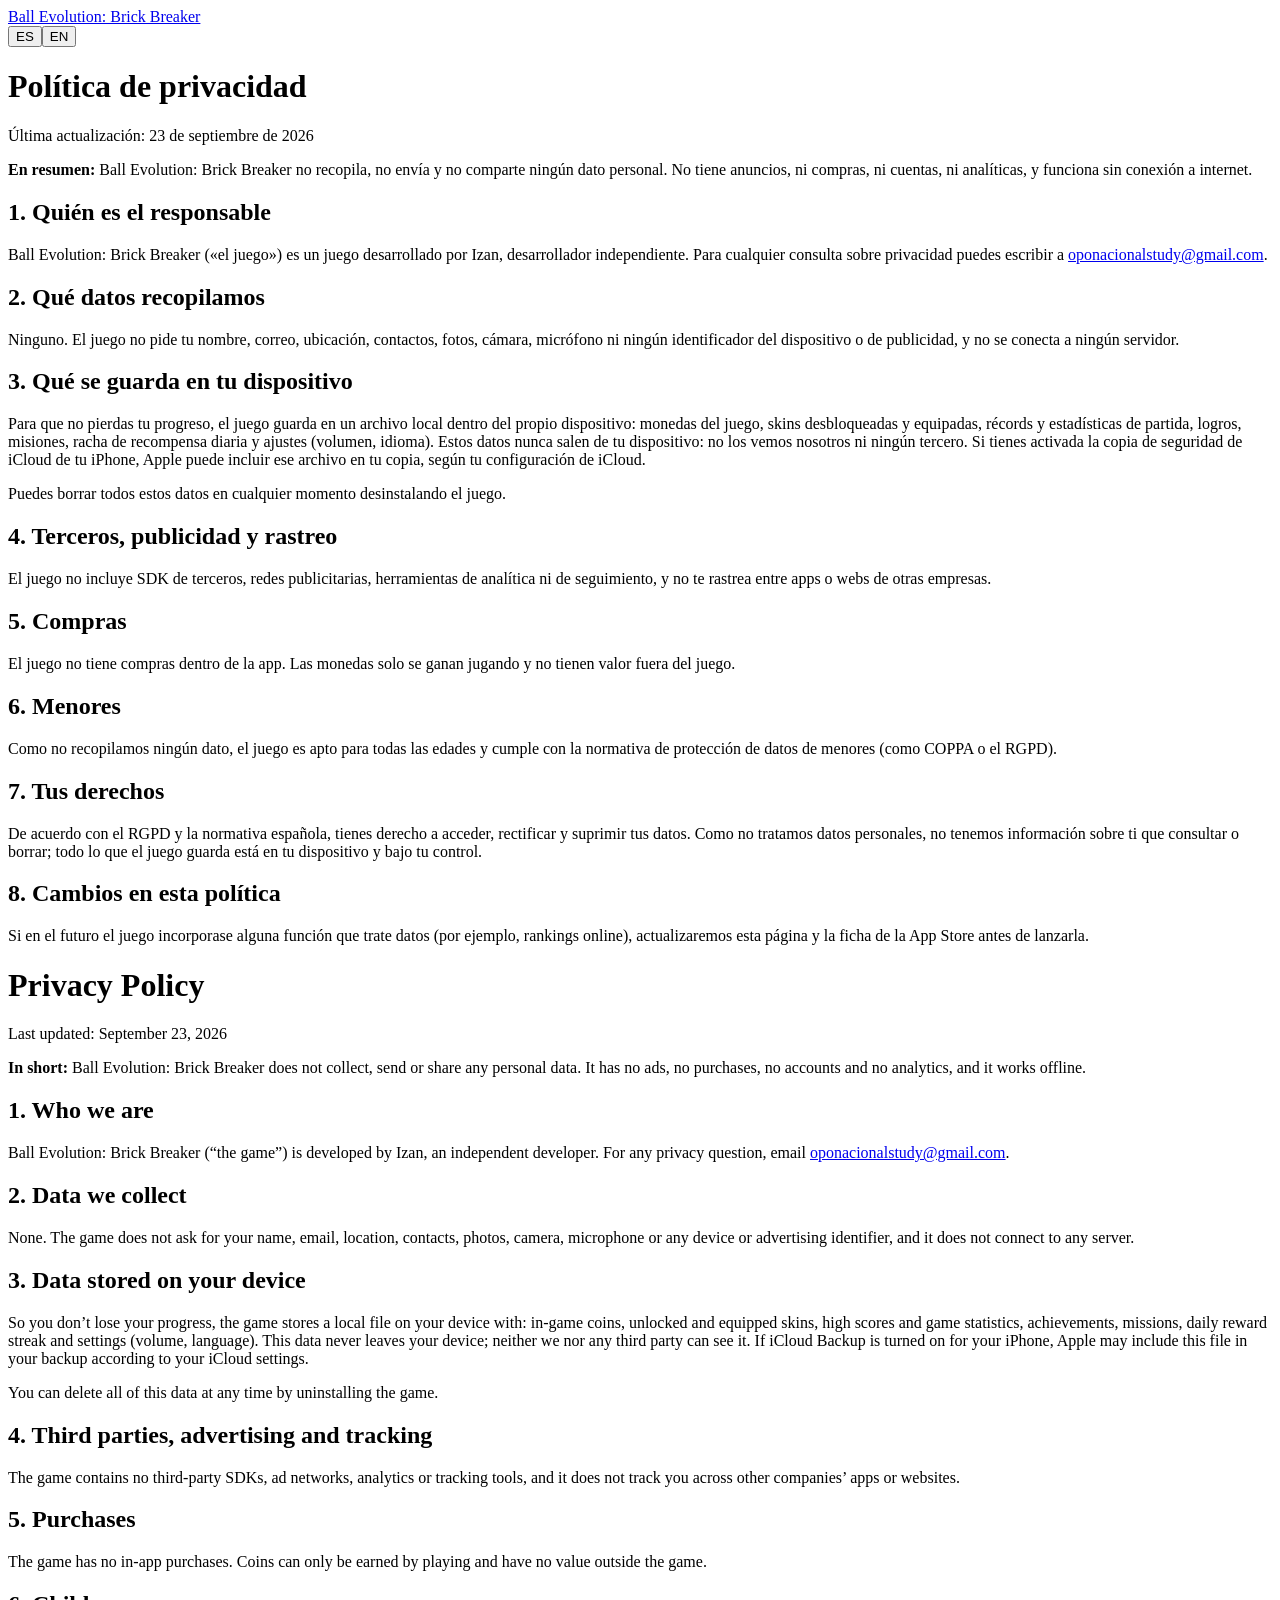
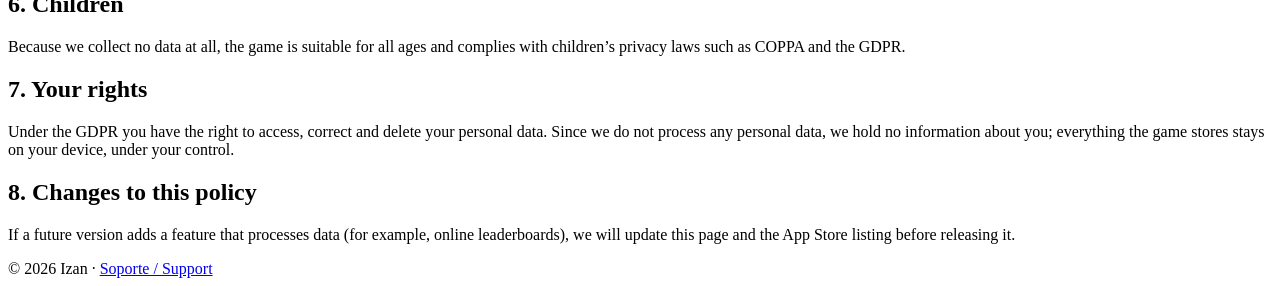
==== privacy.html @ 3aa8fe02 "Add files via upload" ====
<!doctype html>
<html lang="es"><head><meta charset="utf-8"><meta name="viewport" content="width=device-width,initial-scale=1">
<title>Privacidad · Ball Evolution</title>
<link rel="icon" href="assets/icon.png"><link rel="stylesheet" href="assets/style.css"><script src="assets/lang.js"></script></head>
<body><div class="wrap">
<header class="top"><img src="assets/icon.png" alt=""><a href="./">Ball Evolution: Brick Breaker</a>
<div class="lang"><button data-set="es">ES</button><button data-set="en">EN</button></div></header>

<div data-l="es">
<h1>Política de privacidad</h1>
<p class="muted">Última actualización: 23 de septiembre de 2026</p>
<div class="card"><strong>En resumen:</strong> Ball Evolution: Brick Breaker no recopila, no envía y no comparte ningún dato personal. No tiene anuncios, ni compras, ni cuentas, ni analíticas, y funciona sin conexión a internet.</div>
<h2>1. Quién es el responsable</h2>
<p>Ball Evolution: Brick Breaker («el juego») es un juego desarrollado por Izan, desarrollador independiente. Para cualquier consulta sobre privacidad puedes escribir a <a href="mailto:oponacionalstudy@gmail.com">oponacionalstudy@gmail.com</a>.</p>
<h2>2. Qué datos recopilamos</h2>
<p>Ninguno. El juego no pide tu nombre, correo, ubicación, contactos, fotos, cámara, micrófono ni ningún identificador del dispositivo o de publicidad, y no se conecta a ningún servidor.</p>
<h2>3. Qué se guarda en tu dispositivo</h2>
<p>Para que no pierdas tu progreso, el juego guarda en un archivo local dentro del propio dispositivo: monedas del juego, skins desbloqueadas y equipadas, récords y estadísticas de partida, logros, misiones, racha de recompensa diaria y ajustes (volumen, idioma). Estos datos nunca salen de tu dispositivo: no los vemos nosotros ni ningún tercero. Si tienes activada la copia de seguridad de iCloud de tu iPhone, Apple puede incluir ese archivo en tu copia, según tu configuración de iCloud.</p>
<p>Puedes borrar todos estos datos en cualquier momento desinstalando el juego.</p>
<h2>4. Terceros, publicidad y rastreo</h2>
<p>El juego no incluye SDK de terceros, redes publicitarias, herramientas de analítica ni de seguimiento, y no te rastrea entre apps o webs de otras empresas.</p>
<h2>5. Compras</h2>
<p>El juego no tiene compras dentro de la app. Las monedas solo se ganan jugando y no tienen valor fuera del juego.</p>
<h2>6. Menores</h2>
<p>Como no recopilamos ningún dato, el juego es apto para todas las edades y cumple con la normativa de protección de datos de menores (como COPPA o el RGPD).</p>
<h2>7. Tus derechos</h2>
<p>De acuerdo con el RGPD y la normativa española, tienes derecho a acceder, rectificar y suprimir tus datos. Como no tratamos datos personales, no tenemos información sobre ti que consultar o borrar; todo lo que el juego guarda está en tu dispositivo y bajo tu control.</p>
<h2>8. Cambios en esta política</h2>
<p>Si en el futuro el juego incorporase alguna función que trate datos (por ejemplo, rankings online), actualizaremos esta página y la ficha de la App Store antes de lanzarla.</p>
</div>

<div data-l="en">
<h1>Privacy Policy</h1>
<p class="muted">Last updated: September 23, 2026</p>
<div class="card"><strong>In short:</strong> Ball Evolution: Brick Breaker does not collect, send or share any personal data. It has no ads, no purchases, no accounts and no analytics, and it works offline.</div>
<h2>1. Who we are</h2>
<p>Ball Evolution: Brick Breaker (“the game”) is developed by Izan, an independent developer. For any privacy question, email <a href="mailto:oponacionalstudy@gmail.com">oponacionalstudy@gmail.com</a>.</p>
<h2>2. Data we collect</h2>
<p>None. The game does not ask for your name, email, location, contacts, photos, camera, microphone or any device or advertising identifier, and it does not connect to any server.</p>
<h2>3. Data stored on your device</h2>
<p>So you don’t lose your progress, the game stores a local file on your device with: in-game coins, unlocked and equipped skins, high scores and game statistics, achievements, missions, daily reward streak and settings (volume, language). This data never leaves your device; neither we nor any third party can see it. If iCloud Backup is turned on for your iPhone, Apple may include this file in your backup according to your iCloud settings.</p>
<p>You can delete all of this data at any time by uninstalling the game.</p>
<h2>4. Third parties, advertising and tracking</h2>
<p>The game contains no third-party SDKs, ad networks, analytics or tracking tools, and it does not track you across other companies’ apps or websites.</p>
<h2>5. Purchases</h2>
<p>The game has no in-app purchases. Coins can only be earned by playing and have no value outside the game.</p>
<h2>6. Children</h2>
<p>Because we collect no data at all, the game is suitable for all ages and complies with children’s privacy laws such as COPPA and the GDPR.</p>
<h2>7. Your rights</h2>
<p>Under the GDPR you have the right to access, correct and delete your personal data. Since we do not process any personal data, we hold no information about you; everything the game stores stays on your device, under your control.</p>
<h2>8. Changes to this policy</h2>
<p>If a future version adds a feature that processes data (for example, online leaderboards), we will update this page and the App Store listing before releasing it.</p>
</div>
<footer>© 2026 Izan · <a href="support.html">Soporte / Support</a></footer>
</div></body></html>
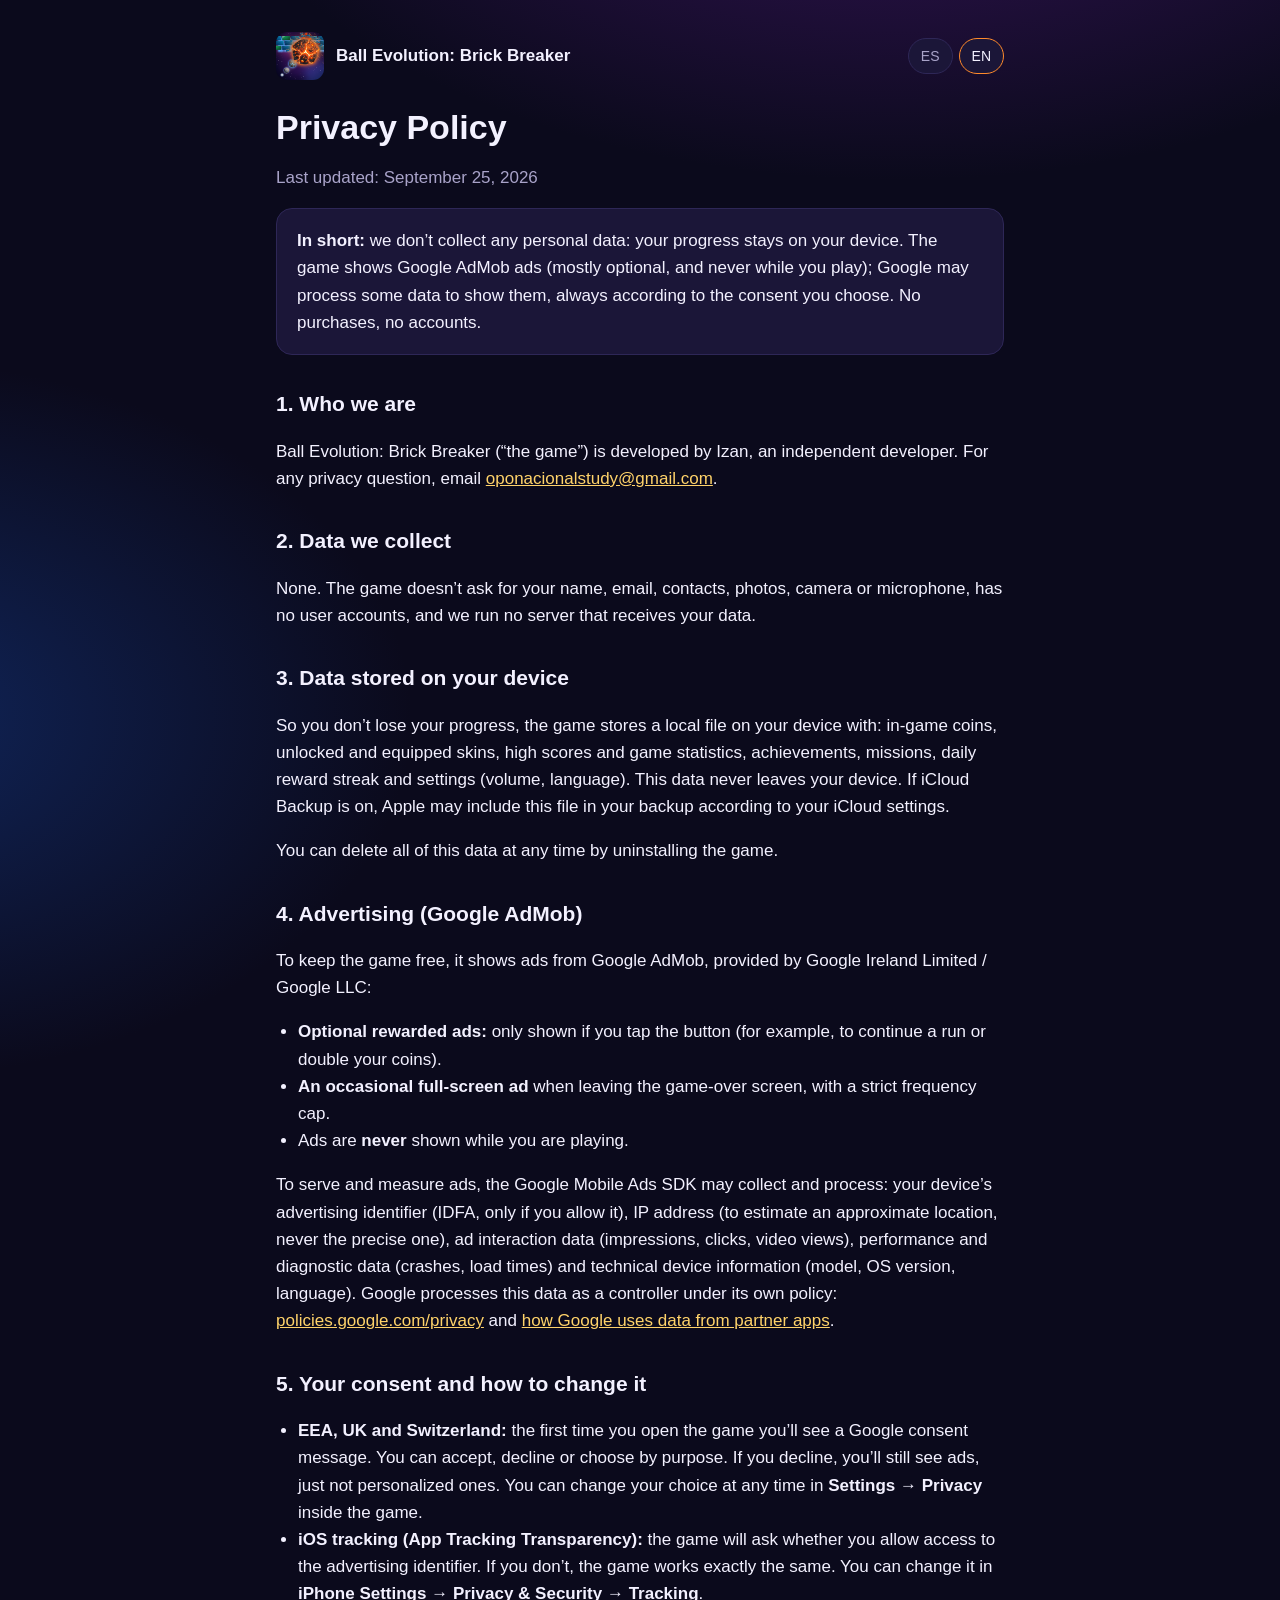
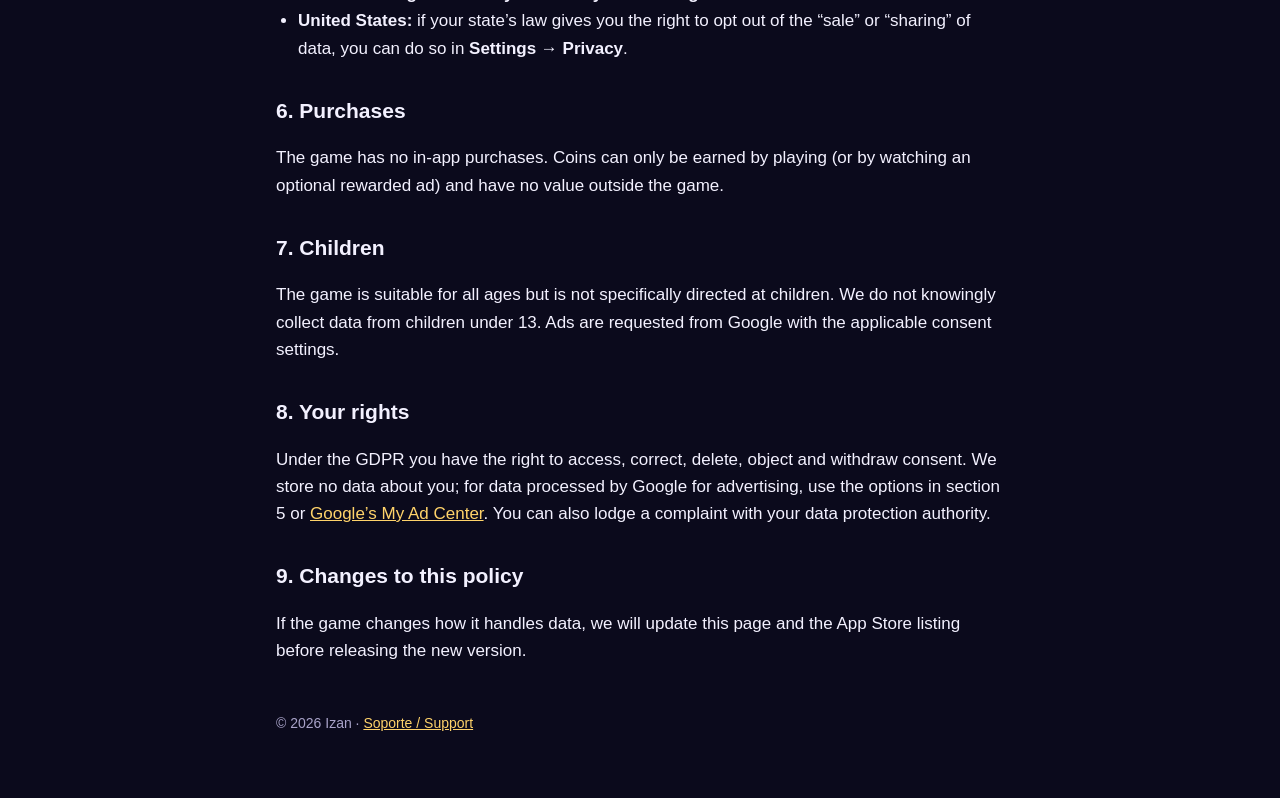
==== commit 0c31a099: "Add files via upload" ====
--- a/privacy.html
+++ b/privacy.html
@@ -8,48 +8,72 @@
 
 <div data-l="es">
 <h1>Política de privacidad</h1>
-<p class="muted">Última actualización: 23 de septiembre de 2026</p>
-<div class="card"><strong>En resumen:</strong> Ball Evolution: Brick Breaker no recopila, no envía y no comparte ningún dato personal. No tiene anuncios, ni compras, ni cuentas, ni analíticas, y funciona sin conexión a internet.</div>
+<p class="muted">Última actualización: 25 de septiembre de 2026</p>
+<div class="card"><strong>En resumen:</strong> nosotros no recopilamos ningún dato personal: tu progreso se guarda solo en tu dispositivo. El juego muestra anuncios de Google AdMob (casi todos opcionales, y nunca mientras juegas); Google puede tratar algunos datos para mostrarlos, siempre según el consentimiento que tú elijas. No hay compras ni cuentas.</div>
 <h2>1. Quién es el responsable</h2>
 <p>Ball Evolution: Brick Breaker («el juego») es un juego desarrollado por Izan, desarrollador independiente. Para cualquier consulta sobre privacidad puedes escribir a <a href="mailto:oponacionalstudy@gmail.com">oponacionalstudy@gmail.com</a>.</p>
-<h2>2. Qué datos recopilamos</h2>
-<p>Ninguno. El juego no pide tu nombre, correo, ubicación, contactos, fotos, cámara, micrófono ni ningún identificador del dispositivo o de publicidad, y no se conecta a ningún servidor.</p>
+<h2>2. Qué datos recopilamos nosotros</h2>
+<p>Ninguno. El juego no te pide nombre, correo, contactos, fotos, cámara ni micrófono, no tiene cuentas de usuario y nosotros no tenemos ningún servidor que reciba datos tuyos.</p>
 <h2>3. Qué se guarda en tu dispositivo</h2>
-<p>Para que no pierdas tu progreso, el juego guarda en un archivo local dentro del propio dispositivo: monedas del juego, skins desbloqueadas y equipadas, récords y estadísticas de partida, logros, misiones, racha de recompensa diaria y ajustes (volumen, idioma). Estos datos nunca salen de tu dispositivo: no los vemos nosotros ni ningún tercero. Si tienes activada la copia de seguridad de iCloud de tu iPhone, Apple puede incluir ese archivo en tu copia, según tu configuración de iCloud.</p>
+<p>Para que no pierdas tu progreso, el juego guarda en un archivo local dentro del propio dispositivo: monedas del juego, skins desbloqueadas y equipadas, récords y estadísticas de partida, logros, misiones, racha de recompensa diaria y ajustes (volumen, idioma). Estos datos nunca salen de tu dispositivo. Si tienes activada la copia de seguridad de iCloud, Apple puede incluir ese archivo en tu copia, según tu configuración de iCloud.</p>
 <p>Puedes borrar todos estos datos en cualquier momento desinstalando el juego.</p>
-<h2>4. Terceros, publicidad y rastreo</h2>
-<p>El juego no incluye SDK de terceros, redes publicitarias, herramientas de analítica ni de seguimiento, y no te rastrea entre apps o webs de otras empresas.</p>
-<h2>5. Compras</h2>
-<p>El juego no tiene compras dentro de la app. Las monedas solo se ganan jugando y no tienen valor fuera del juego.</p>
-<h2>6. Menores</h2>
-<p>Como no recopilamos ningún dato, el juego es apto para todas las edades y cumple con la normativa de protección de datos de menores (como COPPA o el RGPD).</p>
-<h2>7. Tus derechos</h2>
-<p>De acuerdo con el RGPD y la normativa española, tienes derecho a acceder, rectificar y suprimir tus datos. Como no tratamos datos personales, no tenemos información sobre ti que consultar o borrar; todo lo que el juego guarda está en tu dispositivo y bajo tu control.</p>
-<h2>8. Cambios en esta política</h2>
-<p>Si en el futuro el juego incorporase alguna función que trate datos (por ejemplo, rankings online), actualizaremos esta página y la ficha de la App Store antes de lanzarla.</p>
+<h2>4. Publicidad (Google AdMob)</h2>
+<p>Para que el juego pueda ser gratis, muestra anuncios del servicio Google AdMob, de Google Ireland Limited / Google LLC:</p>
+<ul>
+<li><strong>Anuncios con recompensa opcionales:</strong> solo se ven si tú pulsas el botón (por ejemplo, para continuar una partida o doblar monedas).</li>
+<li><strong>Un anuncio ocasional a pantalla completa</strong> al salir de la pantalla de fin de partida, con un límite estricto de frecuencia.</li>
+<li><strong>Nunca</strong> se muestra un anuncio mientras estás jugando.</li>
+</ul>
+<p>Para mostrar anuncios y medir su funcionamiento, el SDK de Google Mobile Ads puede recoger y tratar: el identificador de publicidad del dispositivo (IDFA, solo si lo permites), la dirección IP (para estimar una ubicación aproximada, nunca la exacta), datos de interacción con los anuncios (impresiones, clics, vídeos vistos), datos de rendimiento y diagnóstico (fallos, tiempos de carga) e información técnica del dispositivo (modelo, versión del sistema, idioma). Google trata estos datos como responsable según su propia política: <a href="https://policies.google.com/privacy">policies.google.com/privacy</a> y <a href="https://policies.google.com/technologies/partner-sites">cómo usa Google los datos en apps de sus partners</a>.</p>
+<h2>5. Tu consentimiento y cómo cambiarlo</h2>
+<ul>
+<li><strong>Espacio Económico Europeo, Reino Unido y Suiza:</strong> la primera vez que abres el juego verás un aviso de consentimiento de Google. Puedes aceptar, rechazar o elegir por finalidades. Si rechazas, seguirás viendo anuncios, pero no personalizados. Puedes cambiar tu elección cuando quieras en <strong>Opciones → Privacidad</strong> dentro del juego.</li>
+<li><strong>Rastreo en iOS (App Tracking Transparency):</strong> el juego te preguntará si permites el acceso al identificador de publicidad. Si no lo permites, el juego funciona exactamente igual. Puedes cambiarlo en <strong>Ajustes del iPhone → Privacidad y seguridad → Rastreo</strong>.</li>
+<li><strong>Estados Unidos:</strong> si la ley de tu estado te da derecho a no permitir la «venta» o «compartición» de datos, puedes ejercerlo en <strong>Opciones → Privacidad</strong>.</li>
+</ul>
+<h2>6. Compras</h2>
+<p>El juego no tiene compras dentro de la app. Las monedas solo se ganan jugando (o viendo un anuncio con recompensa opcional) y no tienen valor fuera del juego.</p>
+<h2>7. Menores</h2>
+<p>El juego es apto para todas las edades, pero no está dirigido específicamente a niños. No recopilamos a sabiendas datos de menores de 13 años. Los anuncios se solicitan a Google con los ajustes de consentimiento aplicables.</p>
+<h2>8. Tus derechos</h2>
+<p>De acuerdo con el RGPD y la normativa española, tienes derecho a acceder, rectificar, suprimir, oponerte y retirar tu consentimiento. Nosotros no guardamos datos tuyos; para los datos que trata Google con fines publicitarios puedes usar las opciones de la sección 5 o los controles de <a href="https://myadcenter.google.com/">Mi Centro de Anuncios de Google</a>. También puedes reclamar ante la Agencia Española de Protección de Datos (<a href="https://www.aepd.es">aepd.es</a>).</p>
+<h2>9. Cambios en esta política</h2>
+<p>Si el juego cambia la forma de tratar datos, actualizaremos esta página y la ficha de la App Store antes de publicar la nueva versión.</p>
 </div>
 
 <div data-l="en">
 <h1>Privacy Policy</h1>
-<p class="muted">Last updated: September 23, 2026</p>
-<div class="card"><strong>In short:</strong> Ball Evolution: Brick Breaker does not collect, send or share any personal data. It has no ads, no purchases, no accounts and no analytics, and it works offline.</div>
+<p class="muted">Last updated: September 25, 2026</p>
+<div class="card"><strong>In short:</strong> we don’t collect any personal data: your progress stays on your device. The game shows Google AdMob ads (mostly optional, and never while you play); Google may process some data to show them, always according to the consent you choose. No purchases, no accounts.</div>
 <h2>1. Who we are</h2>
 <p>Ball Evolution: Brick Breaker (“the game”) is developed by Izan, an independent developer. For any privacy question, email <a href="mailto:oponacionalstudy@gmail.com">oponacionalstudy@gmail.com</a>.</p>
 <h2>2. Data we collect</h2>
-<p>None. The game does not ask for your name, email, location, contacts, photos, camera, microphone or any device or advertising identifier, and it does not connect to any server.</p>
+<p>None. The game doesn’t ask for your name, email, contacts, photos, camera or microphone, has no user accounts, and we run no server that receives your data.</p>
 <h2>3. Data stored on your device</h2>
-<p>So you don’t lose your progress, the game stores a local file on your device with: in-game coins, unlocked and equipped skins, high scores and game statistics, achievements, missions, daily reward streak and settings (volume, language). This data never leaves your device; neither we nor any third party can see it. If iCloud Backup is turned on for your iPhone, Apple may include this file in your backup according to your iCloud settings.</p>
+<p>So you don’t lose your progress, the game stores a local file on your device with: in-game coins, unlocked and equipped skins, high scores and game statistics, achievements, missions, daily reward streak and settings (volume, language). This data never leaves your device. If iCloud Backup is on, Apple may include this file in your backup according to your iCloud settings.</p>
 <p>You can delete all of this data at any time by uninstalling the game.</p>
-<h2>4. Third parties, advertising and tracking</h2>
-<p>The game contains no third-party SDKs, ad networks, analytics or tracking tools, and it does not track you across other companies’ apps or websites.</p>
-<h2>5. Purchases</h2>
-<p>The game has no in-app purchases. Coins can only be earned by playing and have no value outside the game.</p>
-<h2>6. Children</h2>
-<p>Because we collect no data at all, the game is suitable for all ages and complies with children’s privacy laws such as COPPA and the GDPR.</p>
-<h2>7. Your rights</h2>
-<p>Under the GDPR you have the right to access, correct and delete your personal data. Since we do not process any personal data, we hold no information about you; everything the game stores stays on your device, under your control.</p>
-<h2>8. Changes to this policy</h2>
-<p>If a future version adds a feature that processes data (for example, online leaderboards), we will update this page and the App Store listing before releasing it.</p>
+<h2>4. Advertising (Google AdMob)</h2>
+<p>To keep the game free, it shows ads from Google AdMob, provided by Google Ireland Limited / Google LLC:</p>
+<ul>
+<li><strong>Optional rewarded ads:</strong> only shown if you tap the button (for example, to continue a run or double your coins).</li>
+<li><strong>An occasional full-screen ad</strong> when leaving the game-over screen, with a strict frequency cap.</li>
+<li>Ads are <strong>never</strong> shown while you are playing.</li>
+</ul>
+<p>To serve and measure ads, the Google Mobile Ads SDK may collect and process: your device’s advertising identifier (IDFA, only if you allow it), IP address (to estimate an approximate location, never the precise one), ad interaction data (impressions, clicks, video views), performance and diagnostic data (crashes, load times) and technical device information (model, OS version, language). Google processes this data as a controller under its own policy: <a href="https://policies.google.com/privacy">policies.google.com/privacy</a> and <a href="https://policies.google.com/technologies/partner-sites">how Google uses data from partner apps</a>.</p>
+<h2>5. Your consent and how to change it</h2>
+<ul>
+<li><strong>EEA, UK and Switzerland:</strong> the first time you open the game you’ll see a Google consent message. You can accept, decline or choose by purpose. If you decline, you’ll still see ads, just not personalized ones. You can change your choice at any time in <strong>Settings → Privacy</strong> inside the game.</li>
+<li><strong>iOS tracking (App Tracking Transparency):</strong> the game will ask whether you allow access to the advertising identifier. If you don’t, the game works exactly the same. You can change it in <strong>iPhone Settings → Privacy &amp; Security → Tracking</strong>.</li>
+<li><strong>United States:</strong> if your state’s law gives you the right to opt out of the “sale” or “sharing” of data, you can do so in <strong>Settings → Privacy</strong>.</li>
+</ul>
+<h2>6. Purchases</h2>
+<p>The game has no in-app purchases. Coins can only be earned by playing (or by watching an optional rewarded ad) and have no value outside the game.</p>
+<h2>7. Children</h2>
+<p>The game is suitable for all ages but is not specifically directed at children. We do not knowingly collect data from children under 13. Ads are requested from Google with the applicable consent settings.</p>
+<h2>8. Your rights</h2>
+<p>Under the GDPR you have the right to access, correct, delete, object and withdraw consent. We store no data about you; for data processed by Google for advertising, use the options in section 5 or <a href="https://myadcenter.google.com/">Google’s My Ad Center</a>. You can also lodge a complaint with your data protection authority.</p>
+<h2>9. Changes to this policy</h2>
+<p>If the game changes how it handles data, we will update this page and the App Store listing before releasing the new version.</p>
 </div>
 <footer>© 2026 Izan · <a href="support.html">Soporte / Support</a></footer>
 </div></body></html>
--- a/assets/style.css
+++ b/assets/style.css
@@ -0,0 +1,21 @@
+:root{--bg:#0b0a1c;--bg2:#15112e;--card:#1b1638;--line:#2e2757;--text:#f3f1ff;--muted:#a9a3c9;--fire:#ff8a2b;--fire2:#ffd36a;--blue:#3fb5ff;--green:#34d36b}
+*{box-sizing:border-box}
+html{-webkit-text-size-adjust:100%}
+body{margin:0;background:radial-gradient(1200px 700px at 70% -10%,#3b1560 0%,transparent 60%),radial-gradient(900px 600px at -10% 30%,#10255a 0%,transparent 60%),var(--bg);color:var(--text);font:17px/1.6 -apple-system,BlinkMacSystemFont,"Segoe UI",Roboto,sans-serif;min-height:100vh}
+a{color:var(--fire2)}
+.wrap{max-width:760px;margin:0 auto;padding:32px 16px 64px}
+header.top{display:flex;align-items:center;gap:12px;margin-bottom:28px}
+header.top img{width:48px;height:48px;border-radius:11px}
+header.top a{color:var(--text);text-decoration:none;font-weight:700}
+.lang{margin-left:auto;display:flex;gap:6px}
+.lang button{background:var(--card);color:var(--muted);border:1px solid var(--line);border-radius:999px;padding:6px 12px;font:inherit;font-size:14px;cursor:pointer}
+.lang button[aria-pressed=true]{color:var(--text);border-color:var(--fire)}
+h1{font-size:34px;line-height:1.15;margin:0 0 8px}
+h2{font-size:21px;margin:32px 0 8px}
+.muted{color:var(--muted)}
+.card{background:var(--card);border:1px solid var(--line);border-radius:16px;padding:18px 20px;margin:16px 0}
+ul{padding-left:22px}
+footer{margin-top:48px;color:var(--muted);font-size:14px}
+[data-l]{display:none}
+html[lang=es] [data-l=es],html[lang=en] [data-l=en]{display:block}
+html[lang=es] span[data-l=es],html[lang=en] span[data-l=en]{display:inline}
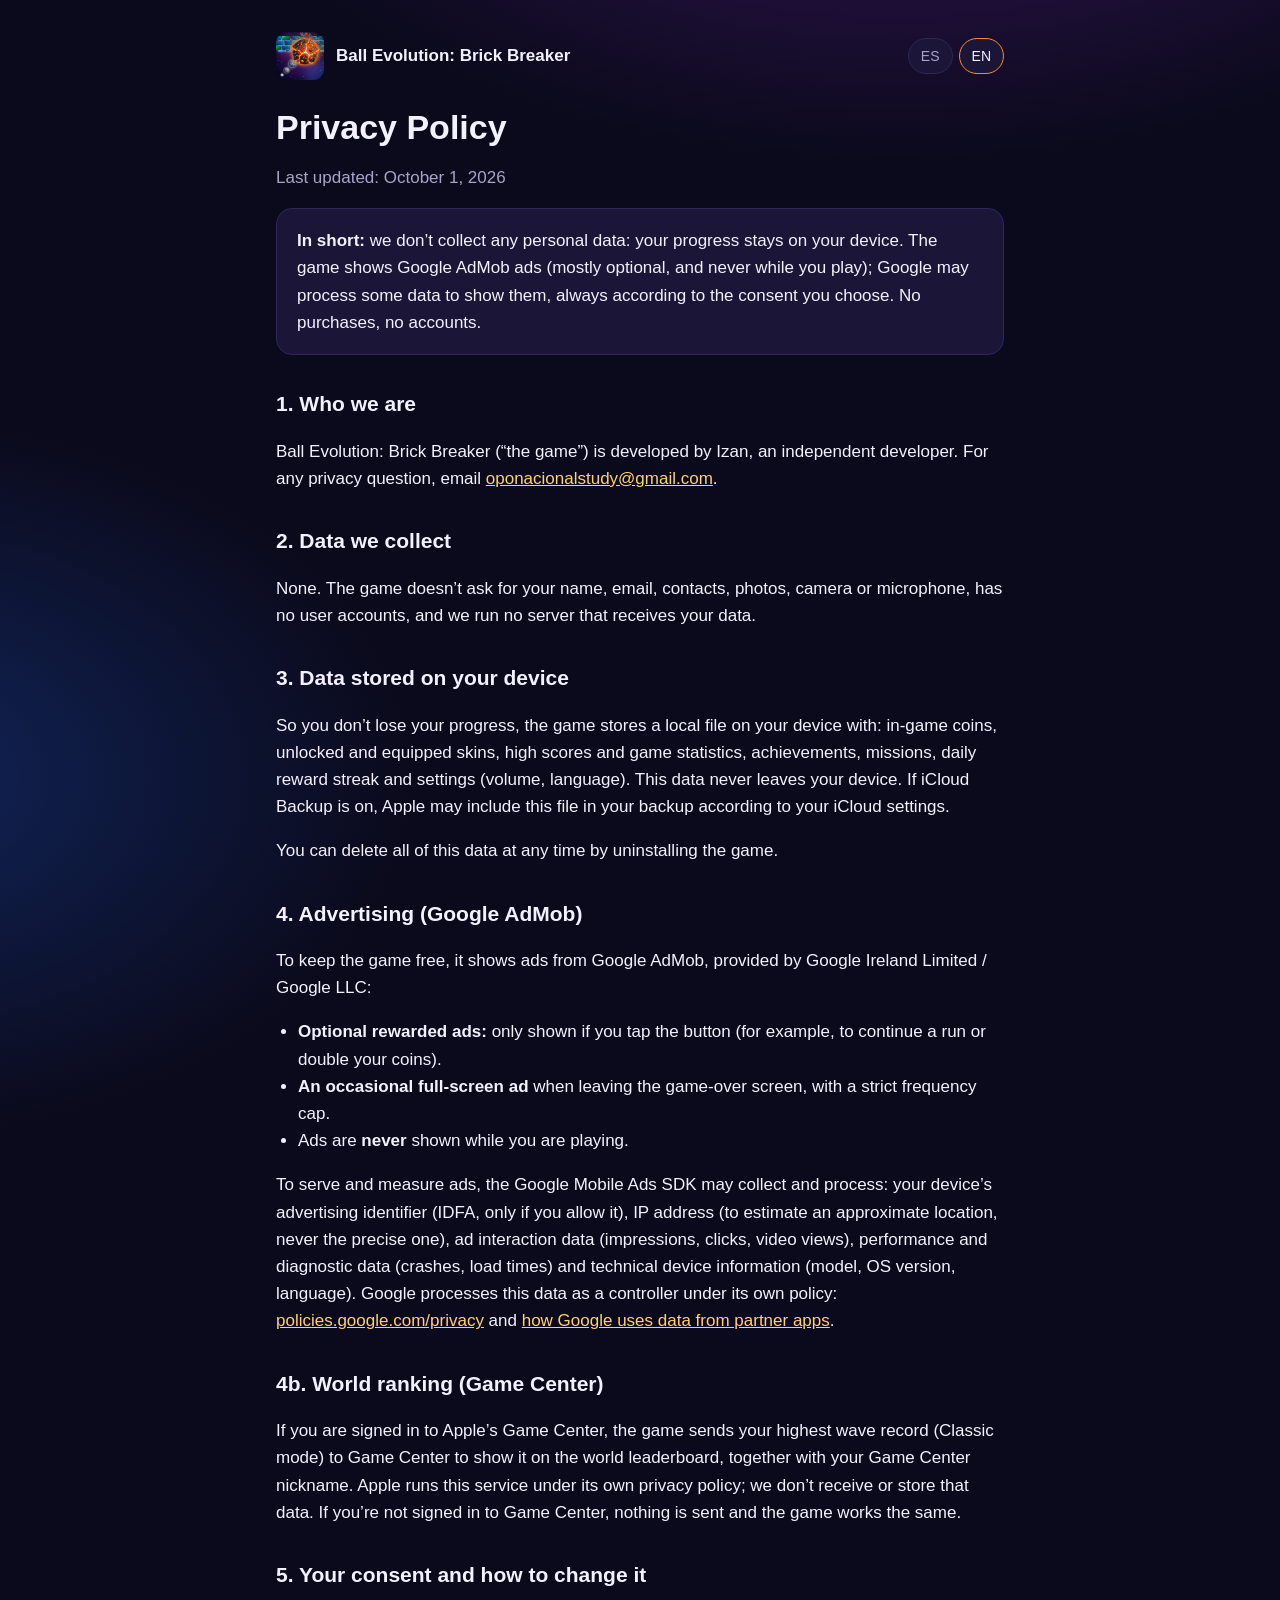
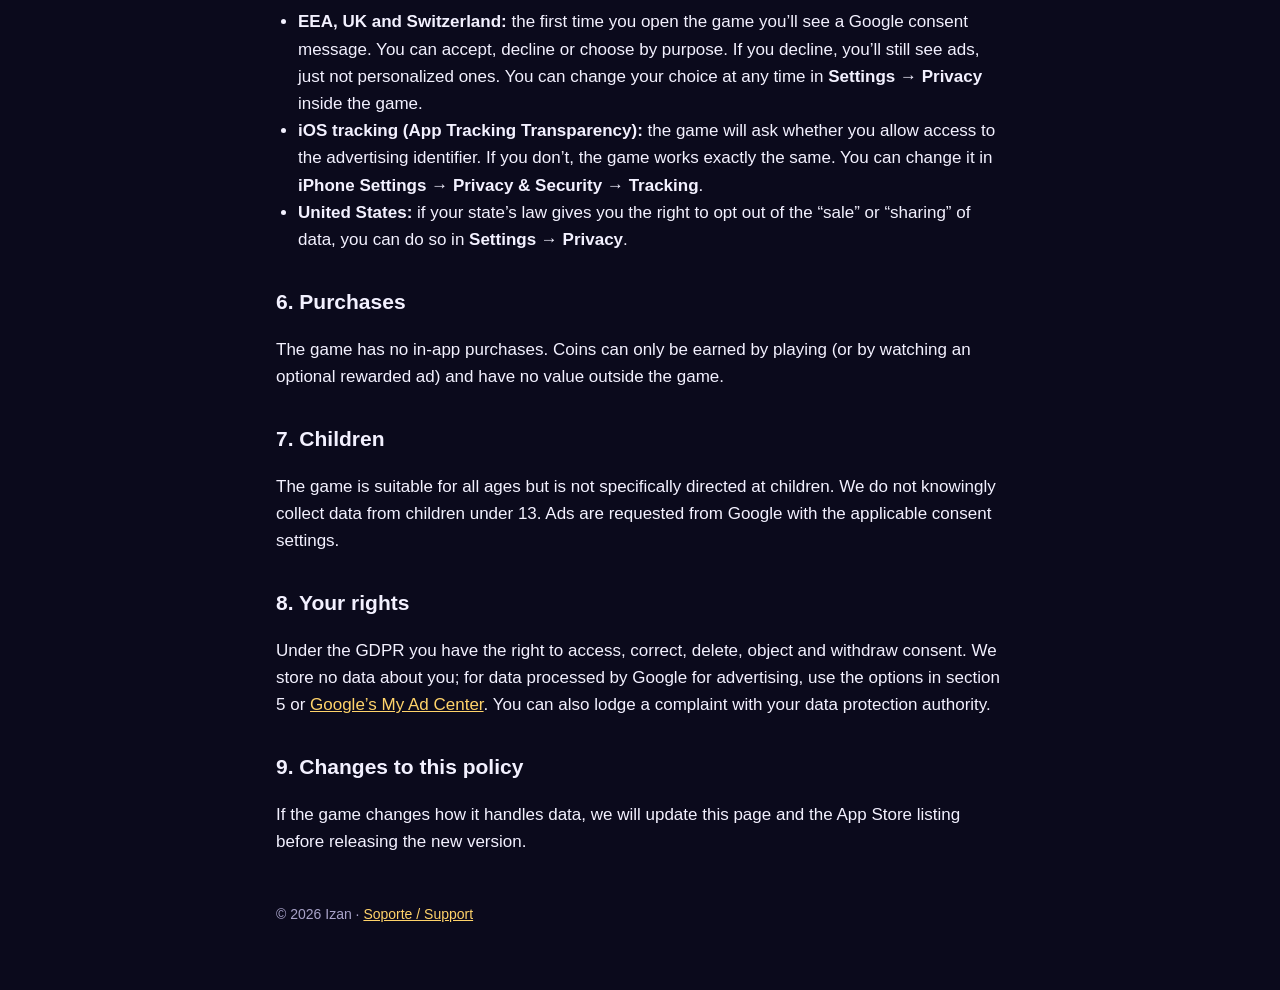
==== commit 80c00c39: "Add files via upload" ====
--- a/privacy.html
+++ b/privacy.html
@@ -8,7 +8,7 @@
 
 <div data-l="es">
 <h1>Política de privacidad</h1>
-<p class="muted">Última actualización: 25 de septiembre de 2026</p>
+<p class="muted">Última actualización: 1 de octubre de 2026</p>
 <div class="card"><strong>En resumen:</strong> nosotros no recopilamos ningún dato personal: tu progreso se guarda solo en tu dispositivo. El juego muestra anuncios de Google AdMob (casi todos opcionales, y nunca mientras juegas); Google puede tratar algunos datos para mostrarlos, siempre según el consentimiento que tú elijas. No hay compras ni cuentas.</div>
 <h2>1. Quién es el responsable</h2>
 <p>Ball Evolution: Brick Breaker («el juego») es un juego desarrollado por Izan, desarrollador independiente. Para cualquier consulta sobre privacidad puedes escribir a <a href="mailto:oponacionalstudy@gmail.com">oponacionalstudy@gmail.com</a>.</p>
@@ -25,6 +25,8 @@
 <li><strong>Nunca</strong> se muestra un anuncio mientras estás jugando.</li>
 </ul>
 <p>Para mostrar anuncios y medir su funcionamiento, el SDK de Google Mobile Ads puede recoger y tratar: el identificador de publicidad del dispositivo (IDFA, solo si lo permites), la dirección IP (para estimar una ubicación aproximada, nunca la exacta), datos de interacción con los anuncios (impresiones, clics, vídeos vistos), datos de rendimiento y diagnóstico (fallos, tiempos de carga) e información técnica del dispositivo (modelo, versión del sistema, idioma). Google trata estos datos como responsable según su propia política: <a href="https://policies.google.com/privacy">policies.google.com/privacy</a> y <a href="https://policies.google.com/technologies/partner-sites">cómo usa Google los datos en apps de sus partners</a>.</p>
+<h2>4 bis. Ranking mundial (Game Center)</h2>
+<p>Si tienes iniciada sesión en Game Center de Apple, el juego envía a Game Center tu récord de oleada más alta (modo Clásico) para mostrarlo en el ranking mundial, junto a tu apodo de Game Center. Ese servicio lo gestiona Apple según su propia política de privacidad; nosotros no recibimos ni guardamos esos datos. Si no inicias sesión en Game Center, no se envía nada y el juego funciona igual.</p>
 <h2>5. Tu consentimiento y cómo cambiarlo</h2>
 <ul>
 <li><strong>Espacio Económico Europeo, Reino Unido y Suiza:</strong> la primera vez que abres el juego verás un aviso de consentimiento de Google. Puedes aceptar, rechazar o elegir por finalidades. Si rechazas, seguirás viendo anuncios, pero no personalizados. Puedes cambiar tu elección cuando quieras en <strong>Opciones → Privacidad</strong> dentro del juego.</li>
@@ -43,7 +45,7 @@
 
 <div data-l="en">
 <h1>Privacy Policy</h1>
-<p class="muted">Last updated: September 25, 2026</p>
+<p class="muted">Last updated: October 1, 2026</p>
 <div class="card"><strong>In short:</strong> we don’t collect any personal data: your progress stays on your device. The game shows Google AdMob ads (mostly optional, and never while you play); Google may process some data to show them, always according to the consent you choose. No purchases, no accounts.</div>
 <h2>1. Who we are</h2>
 <p>Ball Evolution: Brick Breaker (“the game”) is developed by Izan, an independent developer. For any privacy question, email <a href="mailto:oponacionalstudy@gmail.com">oponacionalstudy@gmail.com</a>.</p>
@@ -60,6 +62,8 @@
 <li>Ads are <strong>never</strong> shown while you are playing.</li>
 </ul>
 <p>To serve and measure ads, the Google Mobile Ads SDK may collect and process: your device’s advertising identifier (IDFA, only if you allow it), IP address (to estimate an approximate location, never the precise one), ad interaction data (impressions, clicks, video views), performance and diagnostic data (crashes, load times) and technical device information (model, OS version, language). Google processes this data as a controller under its own policy: <a href="https://policies.google.com/privacy">policies.google.com/privacy</a> and <a href="https://policies.google.com/technologies/partner-sites">how Google uses data from partner apps</a>.</p>
+<h2>4b. World ranking (Game Center)</h2>
+<p>If you are signed in to Apple’s Game Center, the game sends your highest wave record (Classic mode) to Game Center to show it on the world leaderboard, together with your Game Center nickname. Apple runs this service under its own privacy policy; we don’t receive or store that data. If you’re not signed in to Game Center, nothing is sent and the game works the same.</p>
 <h2>5. Your consent and how to change it</h2>
 <ul>
 <li><strong>EEA, UK and Switzerland:</strong> the first time you open the game you’ll see a Google consent message. You can accept, decline or choose by purpose. If you decline, you’ll still see ads, just not personalized ones. You can change your choice at any time in <strong>Settings → Privacy</strong> inside the game.</li>
